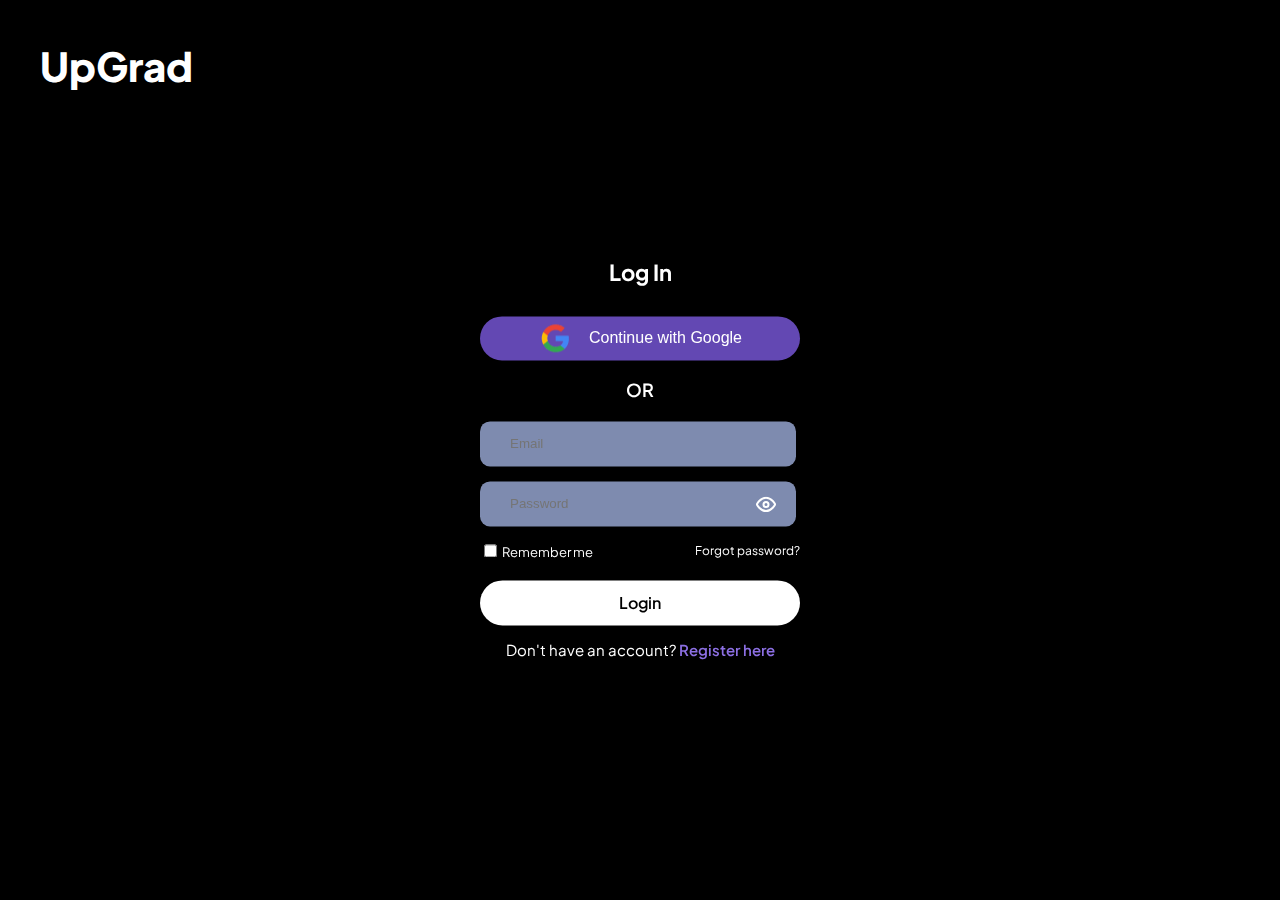
==== login.html @ 52b64a9d "feat(add) : after-login, api, login" ====
<!DOCTYPE html>
<html lang="en">
<head>
    <meta charset="UTF-8">
    <meta name="viewport" content="width=device-width, initial-scale=1.0">
    <title>Login Form</title>

    <link rel="stylesheet" href="login.css">

    <link rel="stylesheet" href="https://unicons.iconscout.com/release/v4.0.0/css/line.css">
</head>
<body>
    
    <div class="logo">
        <div class="gradient">UpGrad</div>
    </div>

    <div class="form-section">
        <!-- <i class="uil uil-times form_close"></i> -->
        <!-- login form -->
         <div class="form login_form">
            <form action="#">
                <h2>Log In</h2>
                <button class="button-hero"><img src="assets/Google.png" alt="Google">
                Continue with Google</button>
            
                  
                <h3>OR</h3>
                <div class="input_box">
                    <input type="email" placeholder="Email" class="input-field" required>
                </div>
                <div class="input_box">
                    <div class="password-container">
                        <input type="password" placeholder="Password" class="input-field" required >
                        <svg xmlns="http://www.w3.org/2000/svg" width="20" height="16" viewBox="0 0 20 16" fill="none">
                        <path d="M0.833496 8.00001C0.833496 8.00001 4.16683 1.33334 10.0002 1.33334C15.8335 1.33334 19.1668 8.00001 19.1668 8.00001C19.1668 8.00001 15.8335 14.6667 10.0002 14.6667C4.16683 14.6667 0.833496 8.00001 0.833496 8.00001Z" stroke="white" stroke-width="2" stroke-linecap="round" stroke-linejoin="round"/>
                        <path d="M10.0002 10.5C11.3809 10.5 12.5002 9.38072 12.5002 8.00001C12.5002 6.6193 11.3809 5.50001 10.0002 5.50001C8.61945 5.50001 7.50016 6.6193 7.50016 8.00001C7.50016 9.38072 8.61945 10.5 10.0002 10.5Z" stroke="white" stroke-width="2" stroke-linecap="round" stroke-linejoin="round"/>
                        </svg>
                    </div>
                </div>

                <!-- <div class="option_field">
                    <span class="checkbox">
                        <div class="remember-me">
                            <input type="checkbox" id="check">
                            <label for="check">Remember me</label>
                        </div>
                        
                        <a href="#" class="forgot_pw">Forgot password?</a>
                    </span>
                </div> -->

                <div class="remember-forgot">
                    <label>
                        <input type="checkbox">
                        Remember me
                    </label>
                    <a href="#">Forgot password?</a>
                </div>

                <!-- <button class="button"><a href="login-after.html"></a>Login</button> -->
                <a href="login-after.html" class="button" style="color: black; font-weight: 600; font-size: 16px;">Login</a>

                <div class="login_signup">
                    Don't have an account? <a href="#" id="signup">Register here</a>
                </div>
            </form>
         </div>
    </div>
    <script src="js.js"></script>
</body>
</html>
---- login.css ----
@import url('https://fonts.googleapis.com/css2?family=Plus+Jakarta+Sans:ital,wght@0,200..800;1,200..800&display=swap');


body{
    margin: 0;
    padding: 0;
    box-sizing: border-box;
    font-family: "Plus Jakarta Sans", sans-serif;
    background-color: black;
}

.logo{
    font-family: "Plus Jakarta Sans", sans-serif;
    padding: 40px;
    /* geser ke kanan */
    margin-right: 20px;
}

.gradient{
    color: #FFFFFF;
    font-weight: 800;
    /* tebal */
    font-size: 40px;
}

.form-section{
    position: fixed;
    max-width: 320px;
    width: 100%;
    top: 50%;
    left: 50%;
    transform: translate(-50%, -50%);
    z-index: 101;
    padding: 25px;
    border-radius: 12px;
    
}

form h2{
    color: #FFFFFF;
    font-size: 22px;
    text-align: center;
    font-weight: 700;
}

form h3{
    color: #FFFFFF;
    font-size: 18px;
    text-align: center;
    font-weight: 600;
}
.button-hero{
    display: flex;
    /* grid-template-columns: 1fr 1fr; */
    margin-top: 2rem;
    gap: 1rem;
    background-color: #6348b3;
    margin-top: 30px;
    width: 100%;
    padding: 5px 0;
    border-radius: 25px;
    color: #FFFFFF;
    border: none;
    align-items: center;
    justify-content: center;
    cursor: pointer;
    font-weight: 500;
    font-size: 16px;
}
.input_box{
    position: relative;
    margin-top: 20px;
    width: 80%;
    height: 40px;
    /* border-radius: 60%; */
}

.input-field{
    display: block;
    width: 100%;
    padding: 15px 30px;
    margin: 10px 0;
    border: none;
    border-radius: 10px;
    background-color: #7e8baf;
    color: white;
}

.password-container{
    position: relative;
}

.password-container svg{
    position: absolute;
    right: 0;
    top: 50%;
    transform: translateY(-50%) translateX(200%);
    cursor: pointer;
    justify-content: space-between;
    color: black;
}


 /* .input_box input{
    height: 100%;
    width: 100%;
    border: none;
    outline: none;
    padding: 0 30px;
    /* color: blueviolet; 
    transition: all 0.2s ease;
    border-radius: 10px;
    background-color: #7e8baf;
    color: #FFFFFF;
    font-weight: 600;
    font-size: 15px;
    /* border-bottom: 1.5px solid orange; 
}  */

.input_box input:focus{
    border-color: #8c6fe3;
}

.input_box i {
    position: absolute;
    top: 50%;
    transform: translateY(-50%);
    font-size: 20px;
    color: palevioletred;
}

.input_box svg
{
    right: 0;
    /* color: blue; */
}


.input_box input:focus ~ i.email,
.input_box input:focus ~ i.password
{
    color: #8c6fe3;
}

.input_box i.pw_hide{
    right: 0;
    font-size: 18px;
}

.option_field{
    margin-top: 14px;
    display: flex;
    align-items: center;
    justify-content: space-between;
}

.form-section a{
    color: #FFFFFF;
    font-size: 12px;
    text-decoration: none;
}

.form-section a:hover{
    text-decoration: underline;
}

.checkbox{
    display: flex;
    column-gap: 8px;
    white-space: nowrap;
    font-size: 12px;
    justify-content: space-between;
}



.checkbox input{
    accent-color: #8c6fe3;
}

.checkbox label{
    color: #FFFFFF;
    font-size: 12px;
    cursor: pointer;
    user-select: none;
}

.remember-forgot {
    display: flex;
    justify-content: space-between;
    align-items: center;
    margin: 20px 0;
}

.remember-forgot label{
    color: #FFFFFF;
    font-size: 13px;
}

.remember-forgot a {
    color: white;
    text-decoration: none;
}

.button{
    /* background: #FFFFFF;
    margin-top: 5px;
    width: 100%;
    padding: 12px 0;
    border-radius: 25px;
    color: black;
    font-weight: 600;
    border: none; */

    display: inline-block;
    padding: 12px 0;
    font-size: 16px;
    color: black;
    /* color: red; */
    background-color: white;
    text-align: center;
    text-decoration: none;
    border-radius: 25px;
    font-weight: 600;
    width: 100%;
    
}

/* a{
    color: black;
} */

.login_signup{
    font-size: 15px;
    text-align: center;
    margin-top: 15px;
    color: #FFFFFF;
    /* font-weight: 600; */
}

.login_signup a{
    color: #8c6fe3;
    text-decoration: none;
    font-size: 15px;
    font-weight: 600;
}
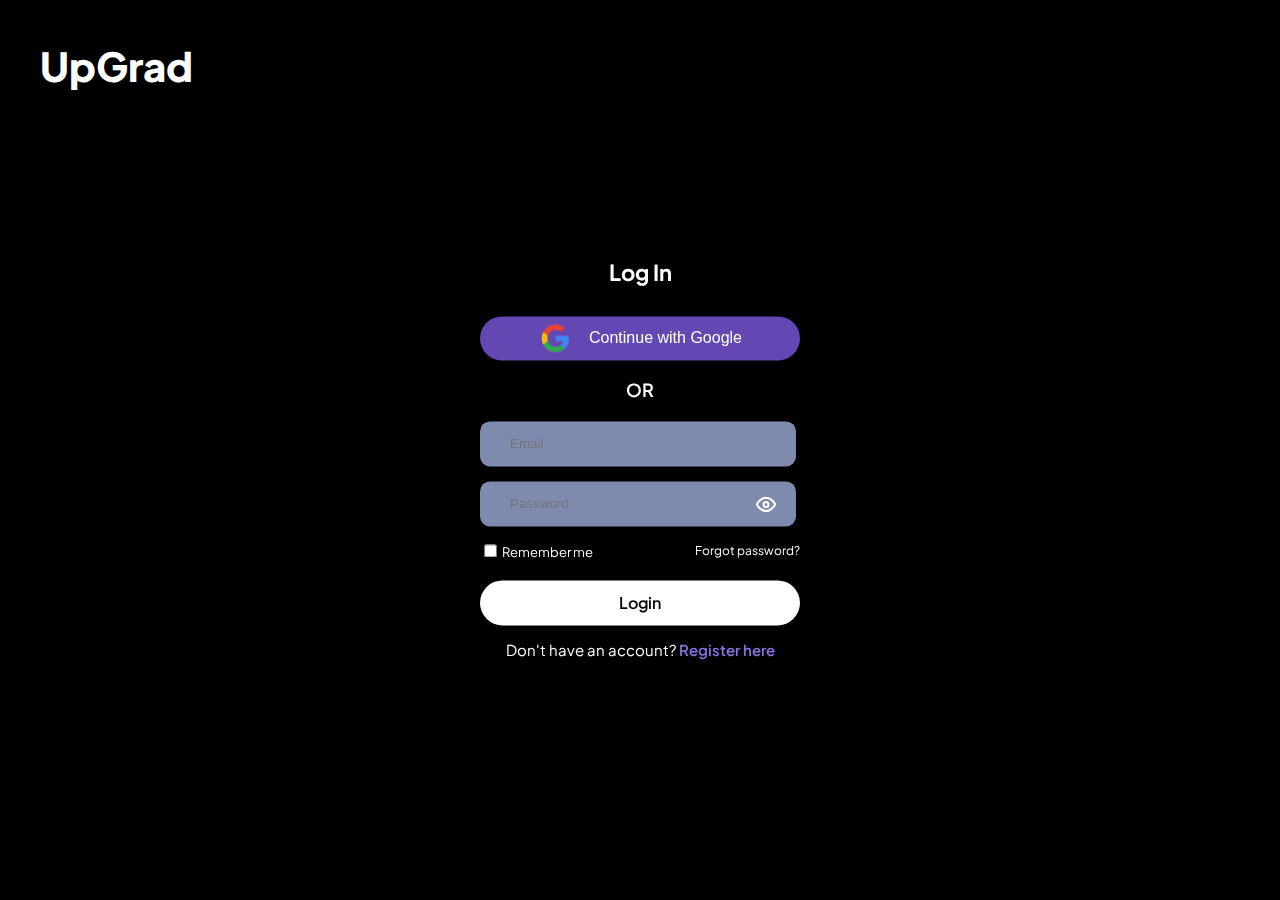
==== commit c9298ed6: "add new file" ====
--- a/login.html
+++ b/login.html
@@ -31,13 +31,13 @@
                 </div>
                 <div class="input_box">
                     <div class="password-container">
-                        <input type="password" placeholder="Password" class="input-field" required >
+                        <input type="password" placeholder="Password" class="input-field" required>
                         <svg xmlns="http://www.w3.org/2000/svg" width="20" height="16" viewBox="0 0 20 16" fill="none">
-                        <path d="M0.833496 8.00001C0.833496 8.00001 4.16683 1.33334 10.0002 1.33334C15.8335 1.33334 19.1668 8.00001 19.1668 8.00001C19.1668 8.00001 15.8335 14.6667 10.0002 14.6667C4.16683 14.6667 0.833496 8.00001 0.833496 8.00001Z" stroke="white" stroke-width="2" stroke-linecap="round" stroke-linejoin="round"/>
-                        <path d="M10.0002 10.5C11.3809 10.5 12.5002 9.38072 12.5002 8.00001C12.5002 6.6193 11.3809 5.50001 10.0002 5.50001C8.61945 5.50001 7.50016 6.6193 7.50016 8.00001C7.50016 9.38072 8.61945 10.5 10.0002 10.5Z" stroke="white" stroke-width="2" stroke-linecap="round" stroke-linejoin="round"/>
+                            <path d="M0.833496 8.00001C0.833496 8.00001 4.16683 1.33334 10.0002 1.33334C15.8335 1.33334 19.1668 8.00001 19.1668 8.00001C19.1668 8.00001 15.8335 14.6667 10.0002 14.6667C4.16683 14.6667 0.833496 8.00001 0.833496 8.00001Z" stroke="white" stroke-width="2" stroke-linecap="round" stroke-linejoin="round"/>
+                            <path d="M10.0002 10.5C11.3809 10.5 12.5002 9.38072 12.5002 8.00001C12.5002 6.6193 11.3809 5.50001 10.0002 5.50001C8.61945 5.50001 7.50016 6.6193 7.50016 8.00001C7.50016 9.38072 8.61945 10.5 10.0002 10.5Z" stroke="white" stroke-width="2" stroke-linecap="round" stroke-linejoin="round"/>
                         </svg>
                     </div>
-                </div>
+                </div>                
 
                 <!-- <div class="option_field">
                     <span class="checkbox">
--- a/login.css
+++ b/login.css
@@ -243,4 +243,18 @@
     text-decoration: none;
     font-size: 15px;
     font-weight: 600;
+}
+
+.register-tnc{
+    font-size: 12px;
+    text-align: center;
+    margin-top: 15px;
+    color: #FFFFFF;
+    /* font-weight: 600; */
+}
+
+.register-tnc a{
+    color: #8c6fe3;
+    text-decoration: none;
+    font-size: 12px;
 }